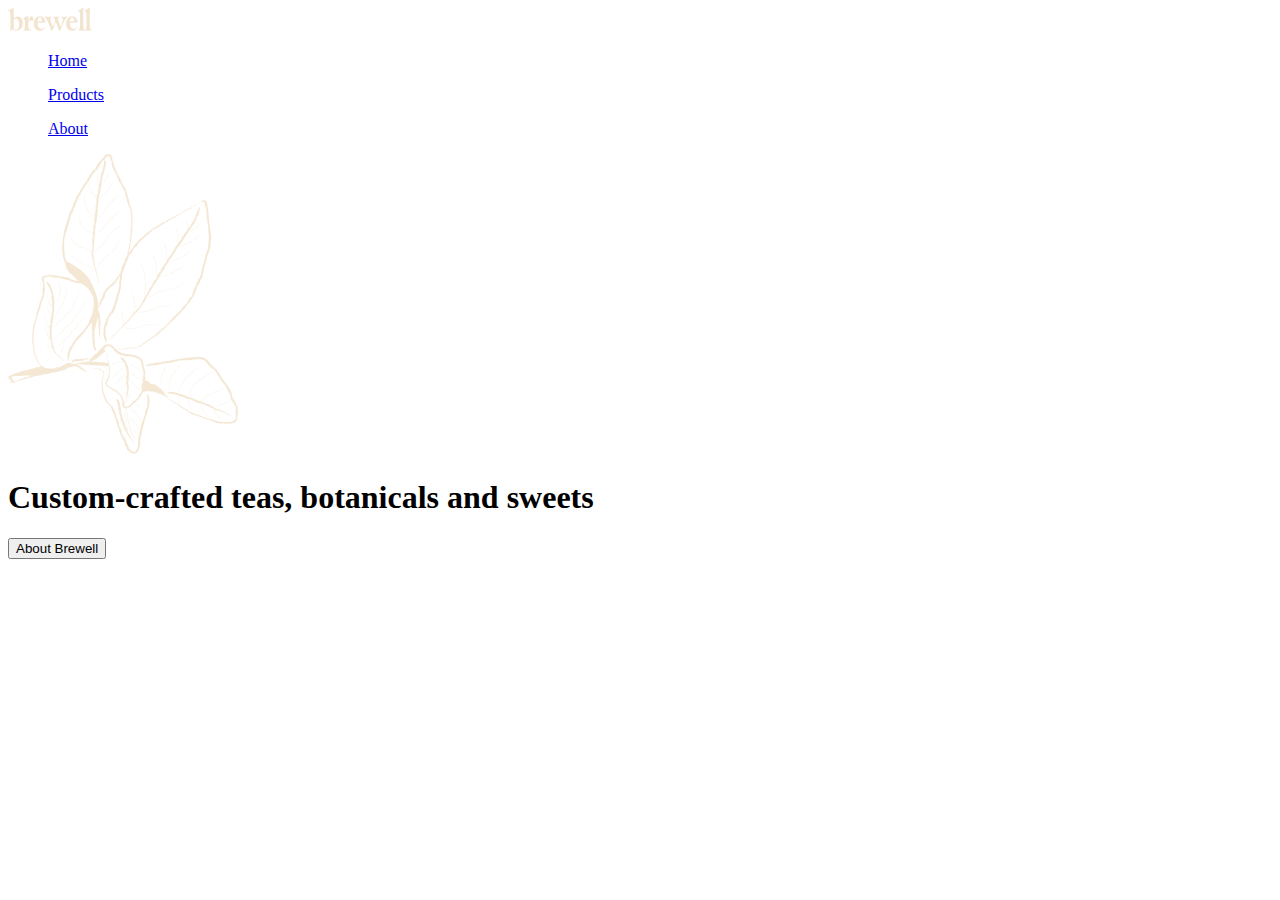
==== index.html @ 8a8a0883 "Add base files and site images" ====
<!DOCTYPE html>
<html lang="en">
  <head>
    <meta charset="UTF-8">
    <meta http-equiv="X-UA-Compatible" content="IE=edge">
    <meta name="viewport" content="width=device-width, intial-scale=1.0">
    <title>Brewell Tea Company</title>
    <link rel="stylesheet" href="css/main.css">
    <script src="js/script.js" defer></script>
  </head>
  <body>

    <div class="hero">
      <nav class="main-nav light">
        <a href="#"><img src="img/logos/brewell-logo.svg" alt="Home"></a>
        <ul class="li"><a href="#">Home</a></ul>
        <ul class="li"><a href="#">Products</a></ul>
        <ul class="li"><a href="#">About</a></ul>
      </nav>

      <div>
        <img src="img/illustration.png" alt="">
        <h1>Custom-crafted teas, botanicals and sweets</h1>
        <button>About Brewell</button>
      </div>

    </div>



  </body>
</html>
---- css/main.css ----
/* FONTS */
@import url('https://fonts.googleapis.com/css2?family=Cormorant+Garamond:ital,wght@0,300;1,300&family=Jost:ital,wght@0,400;0,600;1,400;1,600&display=swap');

/* GENERAL STYLES */

:root {
  --text-lt: #ECE9DA;
  --beige: #F2E4CE;
  --white: #FFFFFF;
  --text-dark: #1E1E1E;
  --lt-green: #778536;
  --mid-green: #32421E;
  --dark-green: #192509;
  --dark-red: #37110C;
}
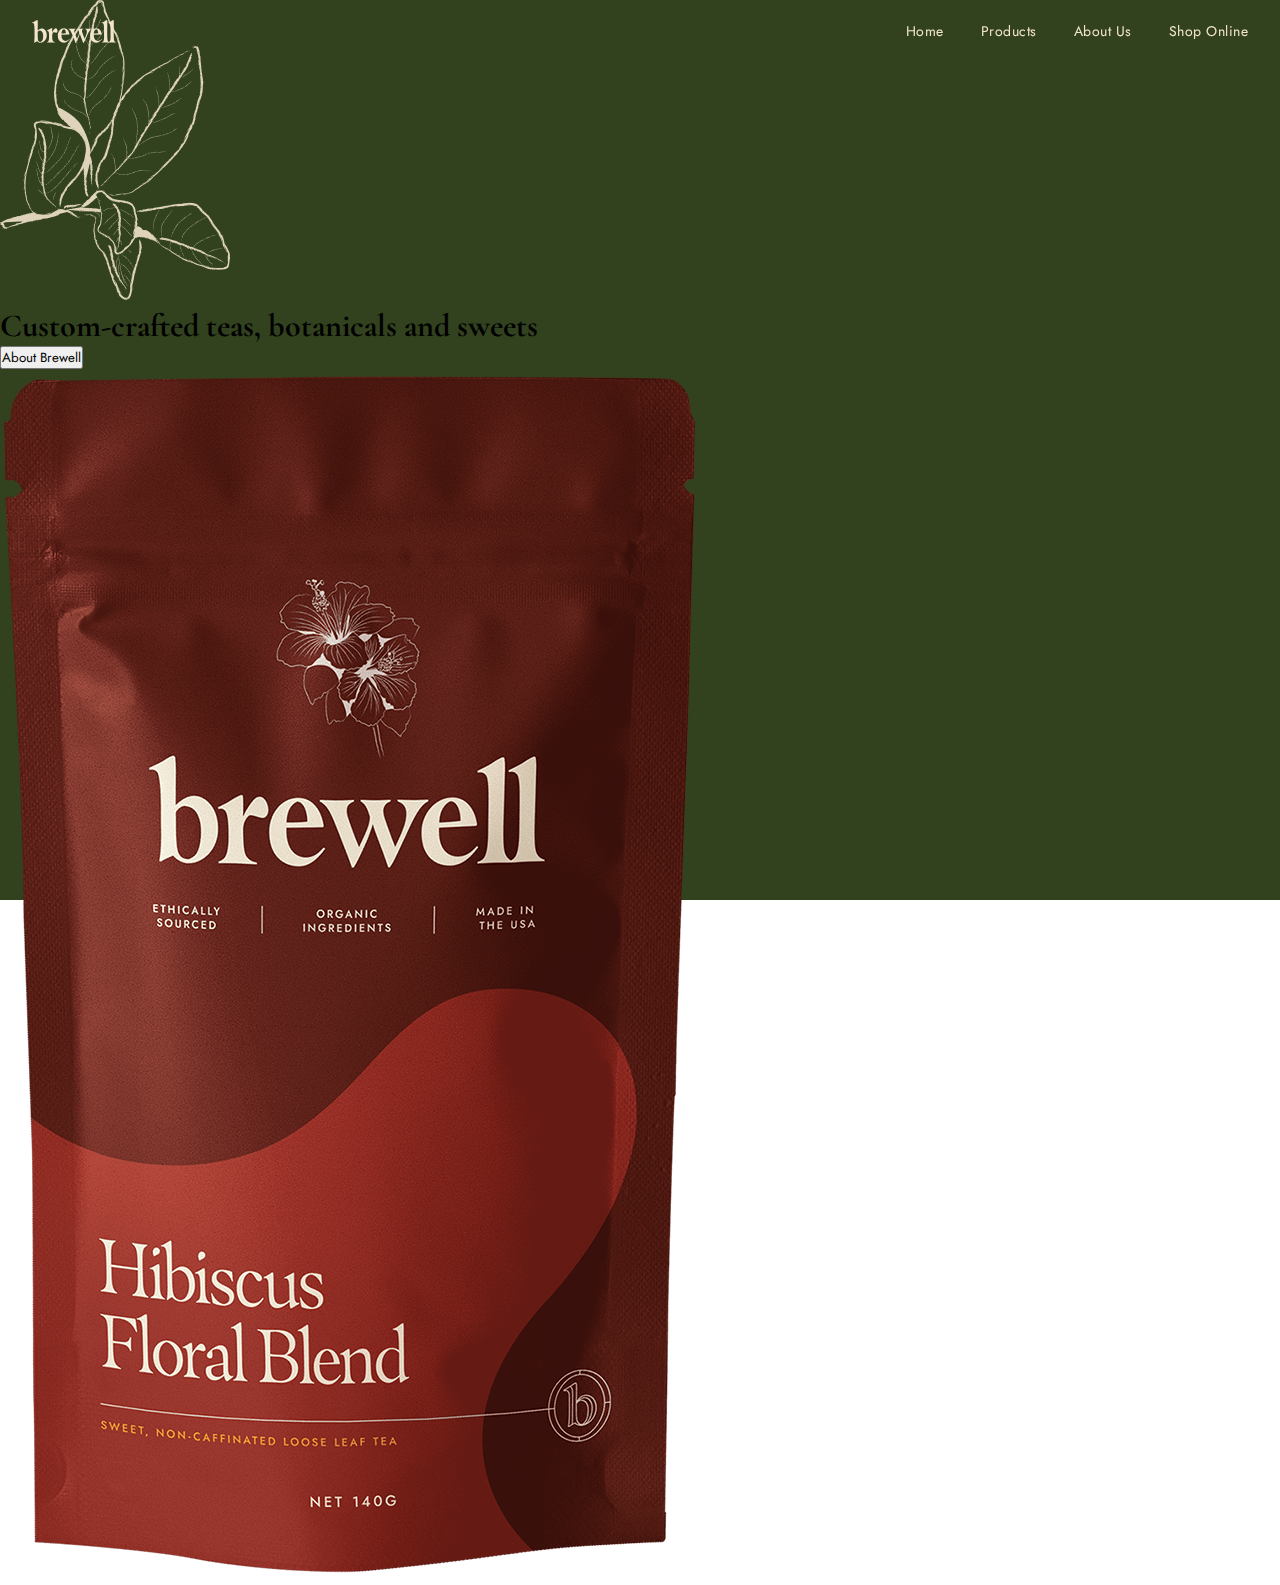
==== commit eb7801b6: "Adds responsive navigation" ====
--- a/index.html
+++ b/index.html
@@ -3,26 +3,58 @@
   <head>
     <meta charset="UTF-8">
     <meta http-equiv="X-UA-Compatible" content="IE=edge">
-    <meta name="viewport" content="width=device-width, intial-scale=1.0">
+    <meta name="viewport" content="width=device-width, initial-scale=1.0">
     <title>Brewell Tea Company</title>
     <link rel="stylesheet" href="css/main.css">
     <script src="js/script.js" defer></script>
   </head>
   <body>
 
+    <nav class="main-nav light">
+      <div class="mobile-nav-header">
+        <a class="logo" href="#"><img src="img/logos/brewell-logo-lt.svg" alt="Home"></a>
+        <button class="menu-toggle">
+          <span id="nav-btn-text">Menu</span>
+        </button>
+      </div>
+
+      <div class="nav-links">
+
+        <ul class="light">
+          <li><a href="#">Home</a></li>
+          <li><a href="#">Products</a></li>
+          <li><a href="#">About Us</a></li>
+          <li><a href="#">Shop Online</a></li>
+          <!-- ^ add icon to note it leaves website -->
+        </ul>
+
+        <div class="nav-contact-info hidden">
+            <dl>
+              <dt>Contact Us</dt>
+              <dd>Brewell Tea Company<br>
+                1289 Westend ST, Atlanta, GA 10020<br>
+                support@brewelltea.com</dd>
+              <dd>Mon-Fri: 8-7pm<br>
+                Sat-Sun: 9-4pm
+              </p></dd>
+              <dt>Wholesale</dt>
+              <dd>wholesale@brewelltea.com</dd>
+            </dl>
+        </div>
+      </div>
+
+    </nav>
+
     <div class="hero">
-      <nav class="main-nav light">
-        <a href="#"><img src="img/logos/brewell-logo.svg" alt="Home"></a>
-        <ul class="li"><a href="#">Home</a></ul>
-        <ul class="li"><a href="#">Products</a></ul>
-        <ul class="li"><a href="#">About</a></ul>
-      </nav>
-
-      <div>
-        <img src="img/illustration.png" alt="">
-        <h1>Custom-crafted teas, botanicals and sweets</h1>
-        <button>About Brewell</button>
-      </div>
+      
+      <header>
+        <div>
+          <img src="img/illustration.png" alt="">
+          <h1>Custom-crafted teas, botanicals and sweets</h1>
+          <button>About Brewell</button>
+        </div>
+        <img src="img/brewell-pouch-hibiscus-sm.png" alt="">
+      </header>
 
     </div>
 
--- a/css/main.css
+++ b/css/main.css
@@ -1,15 +1,22 @@
-/* FONTS */
+/* IMPORTS */
 @import url('https://fonts.googleapis.com/css2?family=Cormorant+Garamond:ital,wght@0,300;1,300&family=Jost:ital,wght@0,400;0,600;1,400;1,600&display=swap');
+@import url(utlity.css);
+@import url(nav.css);
+
 
 /* GENERAL STYLES */
 
-:root {
-  --text-lt: #ECE9DA;
-  --beige: #F2E4CE;
-  --white: #FFFFFF;
-  --text-dark: #1E1E1E;
-  --lt-green: #778536;
-  --mid-green: #32421E;
-  --dark-green: #192509;
-  --dark-red: #37110C;
+body {
+  overflow-x: hidden;
+}
+
+.resize-animation-stopper * {
+  transition: none !important;
+  animation: none !important;
+}
+
+.hero {
+  width: 100vw;
+  height: 100vh;
+  background-color: var(--mid-green);
 }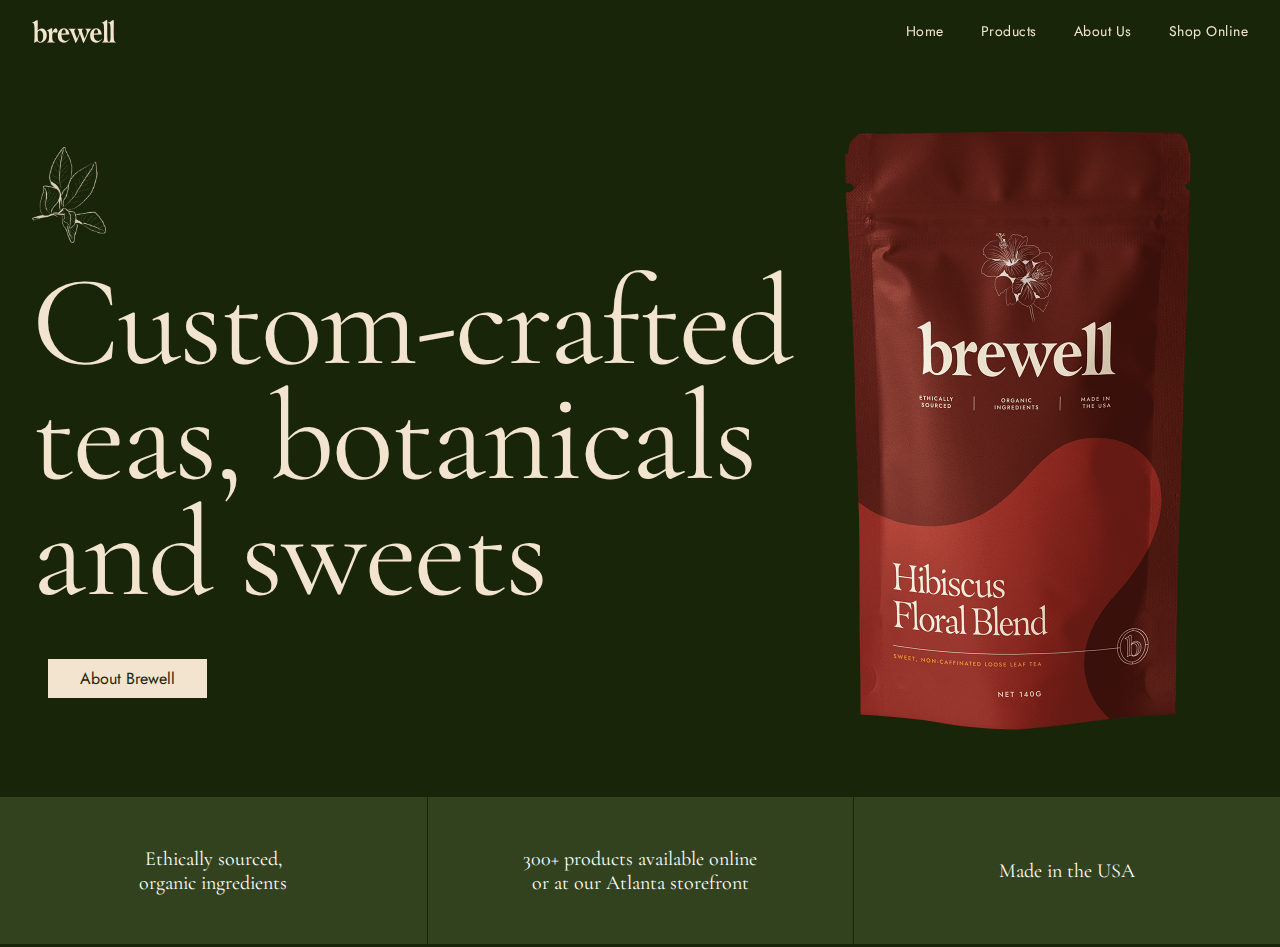
==== commit 8f286230: "Adds hero for index.html" ====
--- a/index.html
+++ b/index.html
@@ -21,9 +21,9 @@
       <div class="nav-links">
 
         <ul class="light">
-          <li><a href="#">Home</a></li>
-          <li><a href="#">Products</a></li>
-          <li><a href="#">About Us</a></li>
+          <li><a href="index.html">Home</a></li>
+          <li><a href="products.html">Products</a></li>
+          <li><a href="about.html">About Us</a></li>
           <li><a href="#">Shop Online</a></li>
           <!-- ^ add icon to note it leaves website -->
         </ul>
@@ -46,18 +46,23 @@
     </nav>
 
     <div class="hero">
-      
       <header>
         <div>
-          <img src="img/illustration.png" alt="">
-          <h1>Custom-crafted teas, botanicals and sweets</h1>
-          <button>About Brewell</button>
+          <img class="small-illustration" src="img/illustration.png" alt="">
+          <h1>Custom-crafted<br> teas, botanicals<br> and sweets</h1>
+          <a class="btn-light" href="about.html">About Brewell</a>
         </div>
-        <img src="img/brewell-pouch-hibiscus-sm.png" alt="">
+        <img class="large-img" src="img/brewell-pouch-hibiscus-sm.png" alt="">
       </header>
-
     </div>
 
+    <div class="features">
+      <div>
+        <span>Ethically sourced,<br> organic ingredients</span>
+        <span>300+ products available online<br> or at our Atlanta storefront</span>
+        <span>Made in the USA</span>    
+      </div>
+    </div>
 
 
   </body>
--- a/css/main.css
+++ b/css/main.css
@@ -1,7 +1,7 @@
 /* IMPORTS */
 @import url('https://fonts.googleapis.com/css2?family=Cormorant+Garamond:ital,wght@0,300;1,300&family=Jost:ital,wght@0,400;0,600;1,400;1,600&display=swap');
 @import url(utlity.css);
-@import url(nav.css);
+/* @import url(nav.css); */
 
 
 /* GENERAL STYLES */
@@ -15,8 +15,351 @@
   animation: none !important;
 }
 
+h1 {
+ font-size: 4rem;
+ font-weight: 400;
+ letter-spacing: -.5px;
+ line-height: 1;
+ text-align: center;
+}
+
+.btn-light, .btn-dark {
+  padding: .5rem 2rem;
+  display: inline-block;
+  margin: 1rem;
+  text-decoration: none;
+}
+
+.btn-light {
+  background-color: var(--beige);
+  color: var(--dark-green);
+}
+
+.btn-dark {
+  background-color: var(--lt-green);
+  color: var(--beige);
+}
+
+/* NAVIGATION */
+
+.main-nav {
+  position: fixed;
+  width: 100%;
+  max-width: 1800px;
+  margin: auto;
+  display: flex;
+  align-items: center;
+  justify-content: space-between;
+  transition: 300ms ease-in;
+
+}
+
+.mobile-nav-header {
+  padding-inline: 2rem;
+  display: flex;
+  width: 100%;
+  justify-content: space-between;
+  align-items: center;
+  height: 4rem;
+  z-index: 1;
+}
+
+.nav-scroll-bg {
+  background-color: var(--dark-green);
+  border-bottom: 1px solid var(--beige);
+}
+
+.main-nav ul {
+  position: relative;
+  display: inline-block;
+  top: -2px;
+  list-style: none;
+}
+
+.main-nav ul li a {
+  font-size: 1.25rem;
+  color: var(--dark-green);
+  padding: 2.5rem 2rem;
+  display: block;
+  width: 100vw;
+  text-decoration: none;
+  transition: 150ms ease;
+}
+
+.main-nav ul li {
+  border-bottom: 1px solid var(--lt-green);
+}
+
+.main-nav ul li:first-of-type {
+  border-top: 1px solid var(--lt-green);
+}
+
+.main-nav ul li a:hover {
+  color: var(--lt-green);
+  background-color: #e0cfb4;
+}
+
+.logo {
+  display: flex;
+  align-items: center;
+}
+
+.nav-links {
+  color: var(--dark-green);
+  position: absolute;
+  background-color: var(--beige);
+  top: 4rem;
+  min-height: calc(100vh - 4rem);
+  width: 100vw;
+  flex-direction: column;
+  justify-content: space-between;
+  /* transition: 300ms ease; */
+  opacity: 0;
+  display: none;
+}
+
+.nav-links.active {
+  opacity: 1;
+  display: flex;
+}
+
+.nav-links dl {
+  padding: 2rem;
+}
+
+.nav-links dt {
+  text-transform: uppercase;
+  font-size: .9rem;
+  font-weight: 600;
+  letter-spacing: 1px;
+  color: var(--lt-green);
+  margin: 2rem 0 .5rem;
+}
+
+.nav-links dd {
+  margin-bottom: 1rem;
+}
+
+.menu-toggle {
+  border: 1px solid var(--beige);
+  border-radius: 50px;
+  padding: .25rem 1rem;
+  color: var(--beige);
+  background-color: transparent;
+  cursor: pointer;
+  font-size: .8rem;
+  transition: 150ms ease;
+  height: 2.5rem;
+}
+
+.menu-toggle:hover {
+  border: 1px solid var(--mid-green);
+  color: var(--mid-green);
+}
+
+.menu-toggle.active {
+  border: 1px solid var(--dark-green) !important;
+  color: var(--dark-green) !important;
+}
+
+.active {
+  background-color: var(--beige);
+}
+
+/* NAVIGATION END */
+
+/* HERO */
+
 .hero {
   width: 100vw;
-  height: 100vh;
+  min-height: 80vh;
+  padding: 6rem 2rem 0;
+  background-image: url(../img/shapelayer-bottom.svg);
+  background-color: var(--dark-green);
+  background-position: bottom;
+  background-size: cover;
+  background-repeat: no-repeat;
+  text-align: center;
+}
+
+.hero header {
+  max-width: 1768px;
+  margin: auto;
+}
+
+.hero h1 {
+  color: var(--beige);
+  margin-block: 1rem 2rem;
+}
+
+.small-illustration {
+  height: 5rem;
+}
+
+.large-img {
+  margin-block: 2rem;
+  height: clamp(200px, 40vh, 90vh);
+}
+
+.features {
   background-color: var(--mid-green);
+  border-bottom: 2px solid var(--dark-green);
+  color: var(--white);
+  text-align: center;
+  height: auto;
+}
+
+.features div {
+  display: grid;
+  grid-template-columns: repeat(1fr);
+  /* height: 100%; */
+  width: 100%;
+  max-width: 1440px;
+  margin: auto;
+}
+
+.features span {
+  font-family: 'Cormorant Garamond', Times, serif;  
+  font-weight: 400;
+  font-size: 1.25rem;
+  width: 100%;
+  height: 150px;
+  display: flex;
+  border-bottom: 1px solid var(--dark-green);
+  justify-content: center;
+  align-items: center;
+}
+
+
+
+/* HERO END */
+
+@media (min-width: 768px) {
+
+  h1 {
+    text-align: left;
+    font-size: clamp(3rem, 10vw, 8rem);
+    line-height: .9;
+    letter-spacing: -2px;
+   }
+
+  .main-nav {
+    padding-inline: 2rem;
+  }
+
+  .main-nav ul li, .main-nav ul li:first-of-type {
+    margin-right: 2rem;
+    display: inline-block;
+    border: none;
+  }
+  
+  .main-nav ul li:last-of-type {
+    margin-right: 0;
+  }
+  
+  .main-nav ul li a {
+    font-size: 14px;
+    color: var(--beige);
+    text-decoration: none;
+    letter-spacing: .5px;
+  }
+
+  .menu-toggle {
+    display: none;
+  }
+
+  .mobile-nav-header {
+    width: auto;
+    padding-inline: 0;
+  }
+
+  .nav-links {
+    position: relative;
+    display: inline-block;
+    background-color: transparent;
+    top: 0;
+    min-height: auto;
+    width: auto;
+    display: flex;
+    flex-direction: column;
+    justify-content: space-between;
+    opacity: 1;
+  }
+  
+  .main-nav ul li a {
+    font-size: 14px;
+    color: var(--beige);
+    padding: 0;
+    display: inline-block;
+    width: auto;
+    text-decoration: none;
+  
+  }
+
+  .main-nav ul li a:hover {
+    background-color: transparent;
+    color: #e0cfb4;
+  }
+  .nav-contact-info {
+    display: none;
+  }
+
+  .hero {
+    background-image: url(../img/shapelayer.svg);
+    background-position: right;
+    background-size: cover;
+    text-align: left;
+  }
+
+  .hero header {
+    margin: auto;
+    display: grid;
+    grid-template-columns: 2fr 1fr;
+    align-items: center;
+    /* height: calc(90vh - 8rem); */
+    max-width: 1440px;
+    margin: auto;
+    padding-bottom: 2rem;
+  }
+
+  .small-illustration {
+    height: 6rem;
+  }
+
+  .large-img {
+    height: auto;
+    width: clamp(100px, 35vw, 350px)
+  }
+
+  .features {
+    height: 150px;
+  }
+
+  .features div {
+    grid-template-columns: repeat(3, 1fr);
+    height: 100%;
+  }
+
+  .features span {
+    width: 100%;
+    height: 100%;
+    border-left: 1px solid var(--dark-green);
+    justify-content: center;
+    align-items: center;
+  }
+
+  .features span:first-of-type {
+    border-left: none;
+  }
+
+}
+
+@media (min-width: 1200px) {
+}
+
+@media (min-width: 1440px) {
+/* 
+  .main-nav {
+    padding-inline: 10%;
+  } */
 }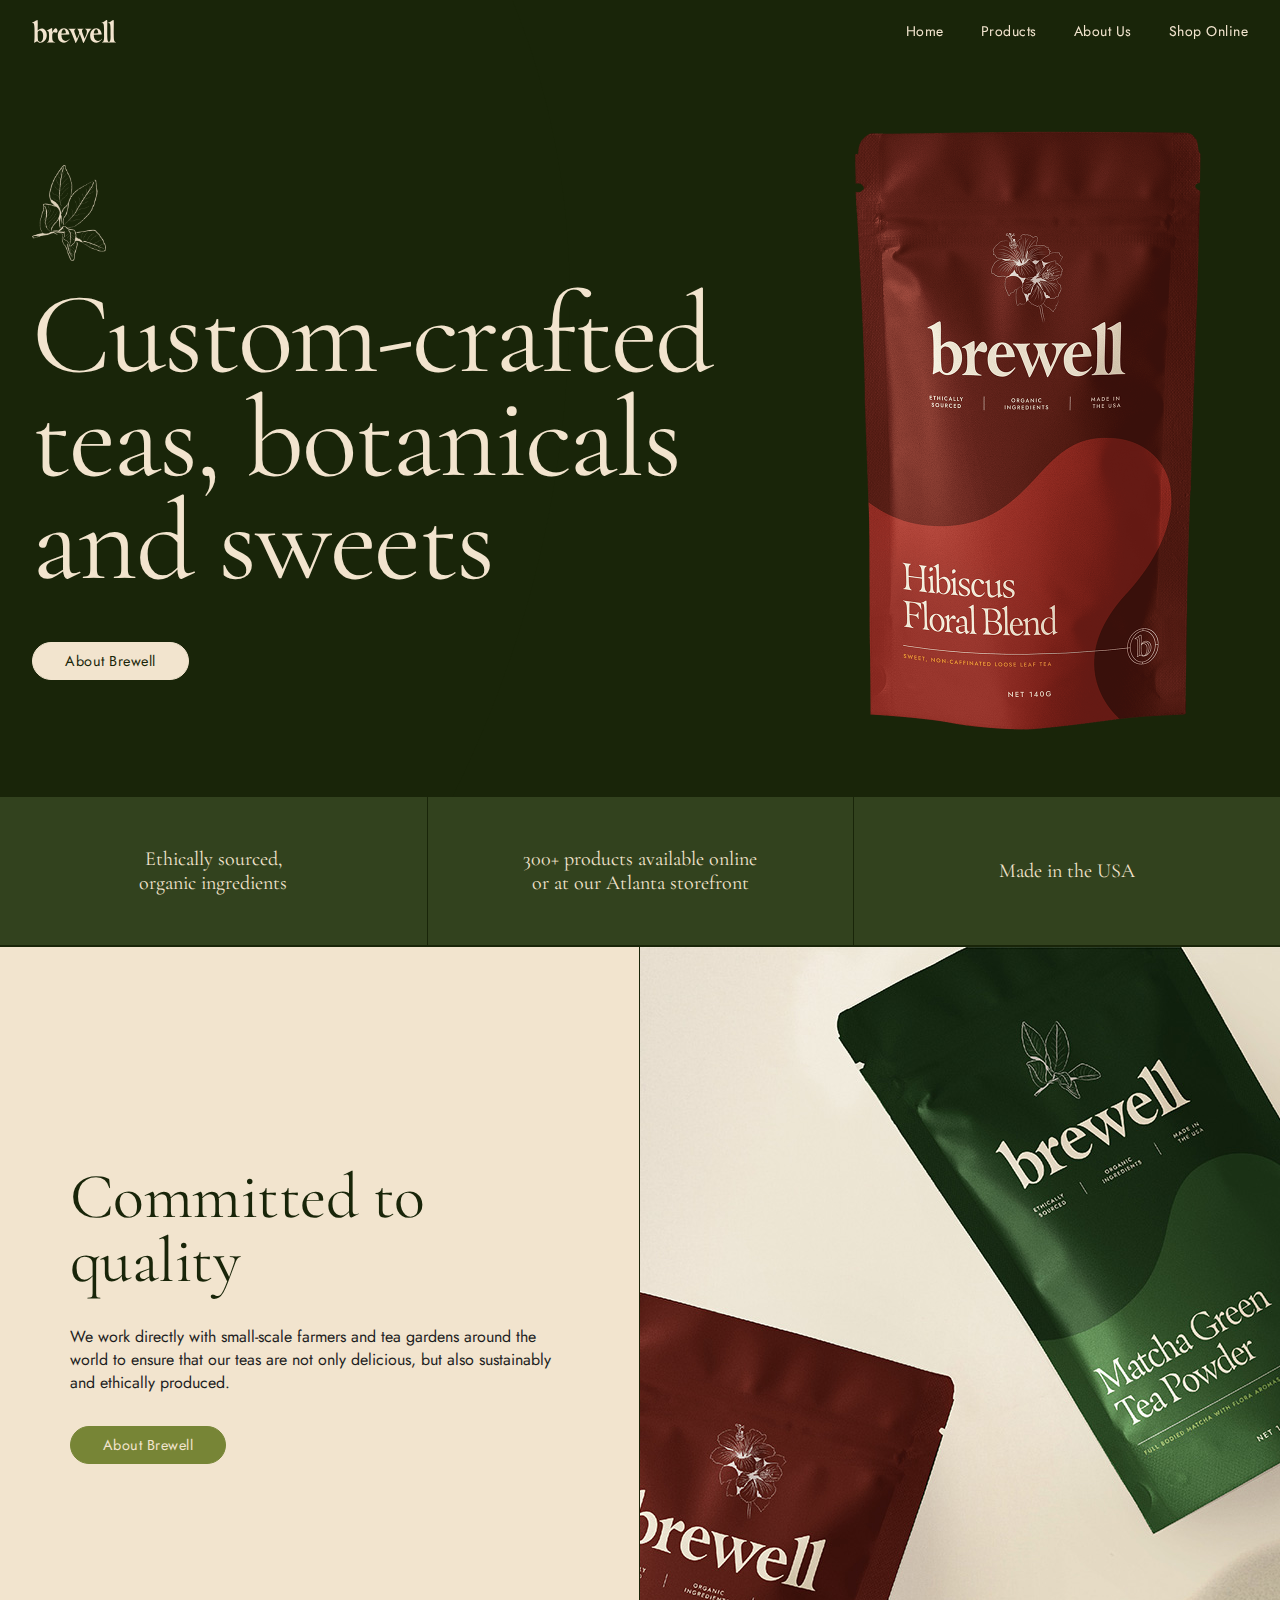
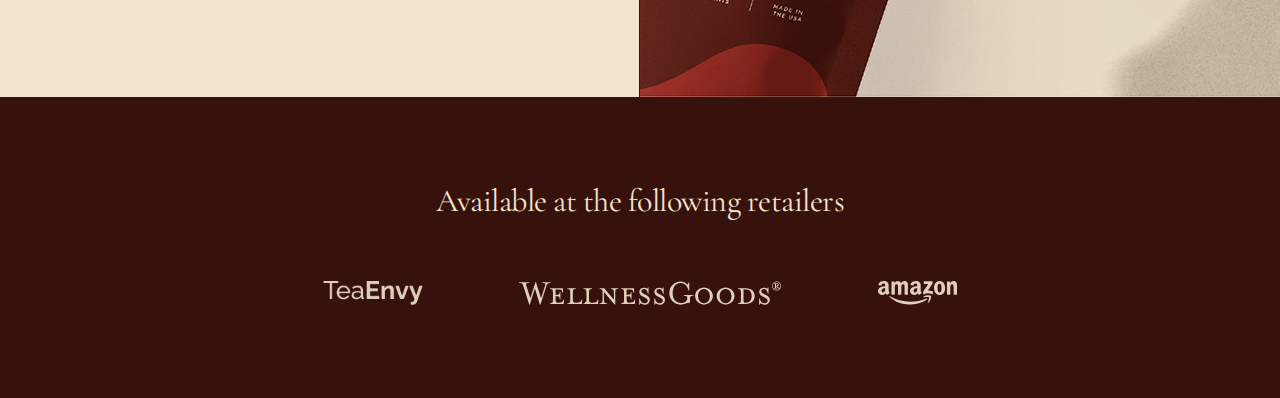
==== commit 0e304de9: "Adds section to index.html" ====
--- a/index.html
+++ b/index.html
@@ -19,7 +19,6 @@
       </div>
 
       <div class="nav-links">
-
         <ul class="light">
           <li><a href="index.html">Home</a></li>
           <li><a href="products.html">Products</a></li>
@@ -27,7 +26,6 @@
           <li><a href="#">Shop Online</a></li>
           <!-- ^ add icon to note it leaves website -->
         </ul>
-
         <div class="nav-contact-info hidden">
             <dl>
               <dt>Contact Us</dt>
@@ -42,7 +40,6 @@
             </dl>
         </div>
       </div>
-
     </nav>
 
     <div class="hero">
@@ -64,6 +61,27 @@
       </div>
     </div>
 
+    <section class="grid-section">
+      <div class="grid-text border-right-dark">
+        <div>
+          <h2>Committed to quality</h2>
+          <p>We work directly with small-scale farmers and tea gardens around the world to ensure that our teas are not only delicious, but also sustainably and ethically produced.</p>
+          <a class="btn-dark" href="about.html">About Brewell</a>
+        </div>
+      </div>
+      <div class="grid-full-image">
+        <img src="img/brewell-floating-pouches.jpg" alt="Brewell Bulk Tea Pouches">
+      </div>
+    </section>
+
+    <section class="full-width-section red-bg">
+      <h3>Available at the following retailers</h2>
+      <div>
+        <a alt="Shop Brewell on Tea Envy" href="#"><img src="img/logos/teaenvy-logo.png"></a>
+        <a alt="Shop Brewell on Wholesome Goods" href="#"><img src="img/logos/WellnessGoods-logo.svg"></a>
+        <a alt="Shop Brewell on Amazon" href="#"><img src="img/logos/amazon-logo-lt.svg"></a>
+      </div>
+    </section>
 
   </body>
 </html>--- a/css/main.css
+++ b/css/main.css
@@ -8,6 +8,8 @@
 
 body {
   overflow-x: hidden;
+  color: var(--text-dark);
+  background-color: var(--beige);
 }
 
 .resize-animation-stopper * {
@@ -23,21 +25,56 @@
  text-align: center;
 }
 
+h2 {
+  font-size: 3rem;
+  font-weight: 400;
+  letter-spacing: -.5px;
+  line-height: 1;
+  color: var(--dark-green);
+  margin-bottom: 1.5rem;
+}
+
+h3 {
+  font-size: 2rem;
+  font-weight: 400;
+  letter-spacing: -.5px;
+  line-height: 1;
+  color: var(--beige);
+  margin-bottom: 1.5rem;
+}
+
 .btn-light, .btn-dark {
   padding: .5rem 2rem;
   display: inline-block;
-  margin: 1rem;
+  margin-block: 1rem;
   text-decoration: none;
+  border-radius: 100px;
+  font-size: .9rem;
+  letter-spacing: .5px;  transition: 300ms ease-in-out;
+
 }
 
 .btn-light {
   background-color: var(--beige);
+  border: 1px solid var(--beige);
   color: var(--dark-green);
+}
+
+.btn-light:hover{
+  background-color: var(--beige-transparent);
+  color: var(--beige)
 }
 
 .btn-dark {
   background-color: var(--lt-green);
   color: var(--beige);
+  border: 1px solid var(--lt-green);
+
+}
+
+.btn-dark:hover {
+  background-color: var(--beige-transparent);
+  color: var(--lt-green)
 }
 
 /* NAVIGATION */
@@ -46,6 +83,8 @@
   position: fixed;
   width: 100%;
   max-width: 1800px;
+  left: 50%;
+  transform: translateX(-50%);
   margin: auto;
   display: flex;
   align-items: center;
@@ -148,13 +187,13 @@
   background-color: transparent;
   cursor: pointer;
   font-size: .8rem;
-  transition: 150ms ease;
+  transition: 200ms ease;
   height: 2.5rem;
 }
 
 .menu-toggle:hover {
-  border: 1px solid var(--mid-green);
-  color: var(--mid-green);
+  background-color: var(--beige-transparent);
+  color: var(--beige)
 }
 
 .menu-toggle.active {
@@ -173,6 +212,9 @@
 .hero {
   width: 100vw;
   min-height: 80vh;
+  display: flex;
+  flex-direction: column;
+  align-items: center;
   padding: 6rem 2rem 0;
   background-image: url(../img/shapelayer-bottom.svg);
   background-color: var(--dark-green);
@@ -183,13 +225,14 @@
 }
 
 .hero header {
-  max-width: 1768px;
+  width: 100%;
+  max-width: 1440px;
   margin: auto;
 }
 
 .hero h1 {
   color: var(--beige);
-  margin-block: 1rem 2rem;
+  margin-block: 1rem;
 }
 
 .small-illustration {
@@ -203,8 +246,8 @@
 
 .features {
   background-color: var(--mid-green);
-  border-bottom: 2px solid var(--dark-green);
-  color: var(--white);
+  border-bottom: 1px solid var(--dark-green);
+  color: var(--beige);
   text-align: center;
   height: auto;
 }
@@ -221,7 +264,7 @@
 .features span {
   font-family: 'Cormorant Garamond', Times, serif;  
   font-weight: 400;
-  font-size: 1.25rem;
+  font-size: 1.5rem;
   width: 100%;
   height: 150px;
   display: flex;
@@ -230,19 +273,98 @@
   align-items: center;
 }
 
-
-
 /* HERO END */
+
+/* SECTIONS */
+
+.grid-section {
+  text-align: center;
+  display: grid;
+  grid-template-columns: 1fr;
+}
+
+.grid-text {
+  padding: 2rem;
+  height: 100%;
+  width: 100%;
+  min-height: 400px;
+  display: flex;
+  flex-direction: column;
+  justify-content: center;
+  border-bottom: 1px solid var(--dark-green);
+}
+
+.grid-text p {
+  margin-block: 1rem;
+}
+
+.grid-full-image {
+  border-bottom: 1px solid var(--dark-green);
+  width: 100%;
+  height: 300px;
+  overflow: hidden;
+  display: grid;
+  justify-content: center;
+  align-items: center;
+}
+
+.grid-full-image img {
+  height: auto;
+  width: 100%;
+}
+
+.full-width-section {
+  width: 100%;
+  min-height: 300px;
+  display: flex;
+  flex-direction: column;
+  justify-content: center;
+  align-items: center;
+  padding-block: 5rem;
+}
+
+.full-width-section h3 {
+  margin-bottom: 3rem;
+}
+.full-width-section div {
+  display: flex;
+  flex-direction: column;
+  justify-content: center;
+  gap: 3rem;
+  text-align: center;
+}
+
+.full-width-section div img {
+  max-height: 1.5rem;
+}
+
+.red-bg {
+  background-color: var(--dark-red);
+}
+
+/* SECTIONS END */
+
+.border-right-dark {
+  border-right: 1px solid var(--dark-green);
+}
 
 @media (min-width: 768px) {
 
   h1 {
     text-align: left;
-    font-size: clamp(3rem, 10vw, 8rem);
+    font-size: clamp(3rem, 9vw, 7.5rem);
     line-height: .9;
     letter-spacing: -2px;
    }
 
+   h2 {
+    font-size: 4rem;
+    font-weight: 400;
+    letter-spacing: -.5px;
+    line-height: 1;
+    margin-bottom: 2rem;
+  }
+  
   .main-nav {
     padding-inline: 2rem;
   }
@@ -311,6 +433,10 @@
     text-align: left;
   }
 
+  .hero h1 {
+    margin-block: 1rem 2rem;
+  }
+
   .hero header {
     margin: auto;
     display: grid;
@@ -320,6 +446,7 @@
     max-width: 1440px;
     margin: auto;
     padding-bottom: 2rem;
+    gap: clamp(1rem, 5vw, 2rem);
   }
 
   .small-illustration {
@@ -346,10 +473,59 @@
     border-left: 1px solid var(--dark-green);
     justify-content: center;
     align-items: center;
+    font-size: 1.25rem;
   }
 
   .features span:first-of-type {
     border-left: none;
+  }
+
+  .grid-section {
+    display: grid;
+    align-items: center;
+    grid-template-columns: 1fr 1fr;
+    min-height: 600px;
+    text-align: left;
+    border-bottom: 1px solid var(--dark-green);
+  }
+
+  .grid-text {
+    /* padding: clamp(2rem, 8vw, 300px); */
+    display: flex;
+    flex-direction: column;
+    justify-content: center;
+    align-items: center;
+    border-bottom: none;
+  }
+
+  .grid-text div {
+    max-width: 500px;
+  }
+
+  .grid-full-image {
+    width: 100%;
+    height: 100%;
+    overflow: hidden;
+    display: grid;
+    justify-content: center;
+    align-items: center;
+    border-bottom: none;
+  }
+
+  .grid-full-image img {
+    height: auto;
+    width: auto;
+  }
+  
+  .full-width-section h3 {
+    margin-bottom: 4rem;
+  }
+
+  .full-width-section div {
+    flex-direction: row;
+    justify-content: center;
+    gap: 6rem;
+    text-align: center;
   }
 
 }
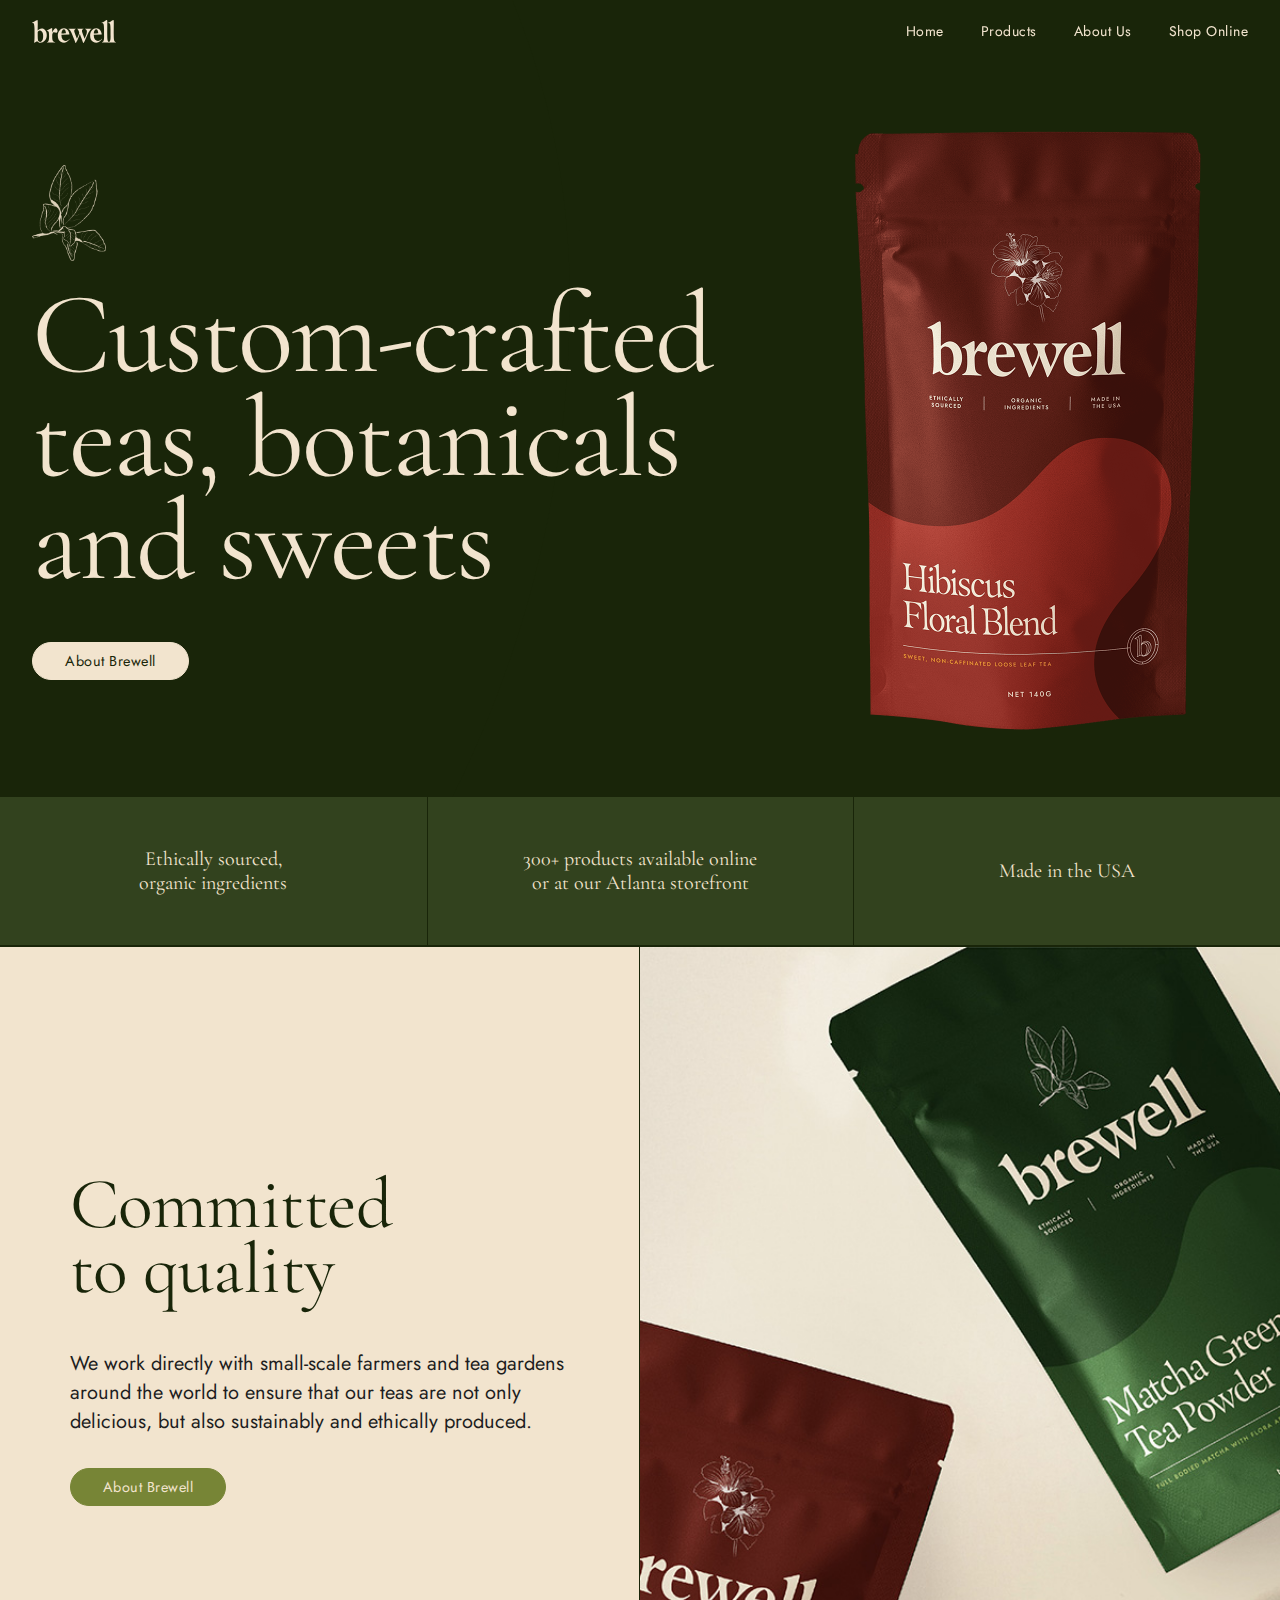
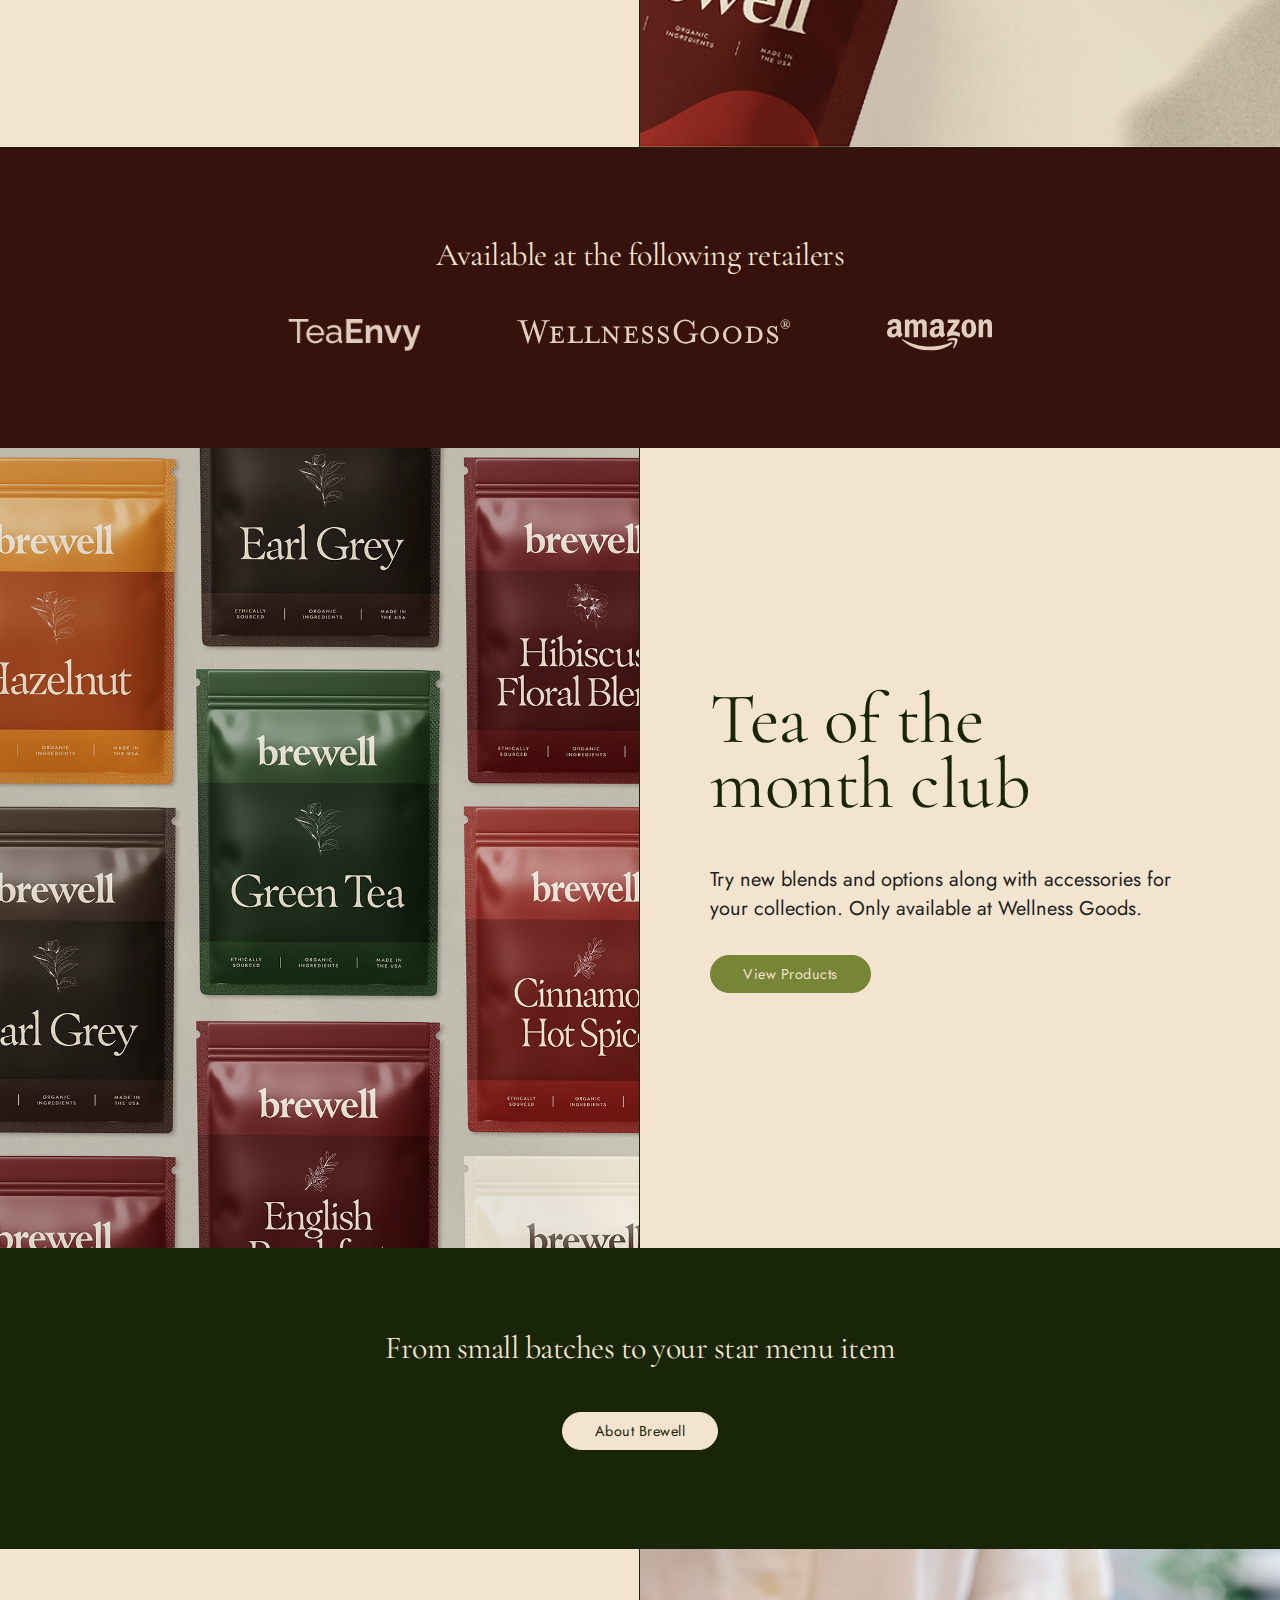
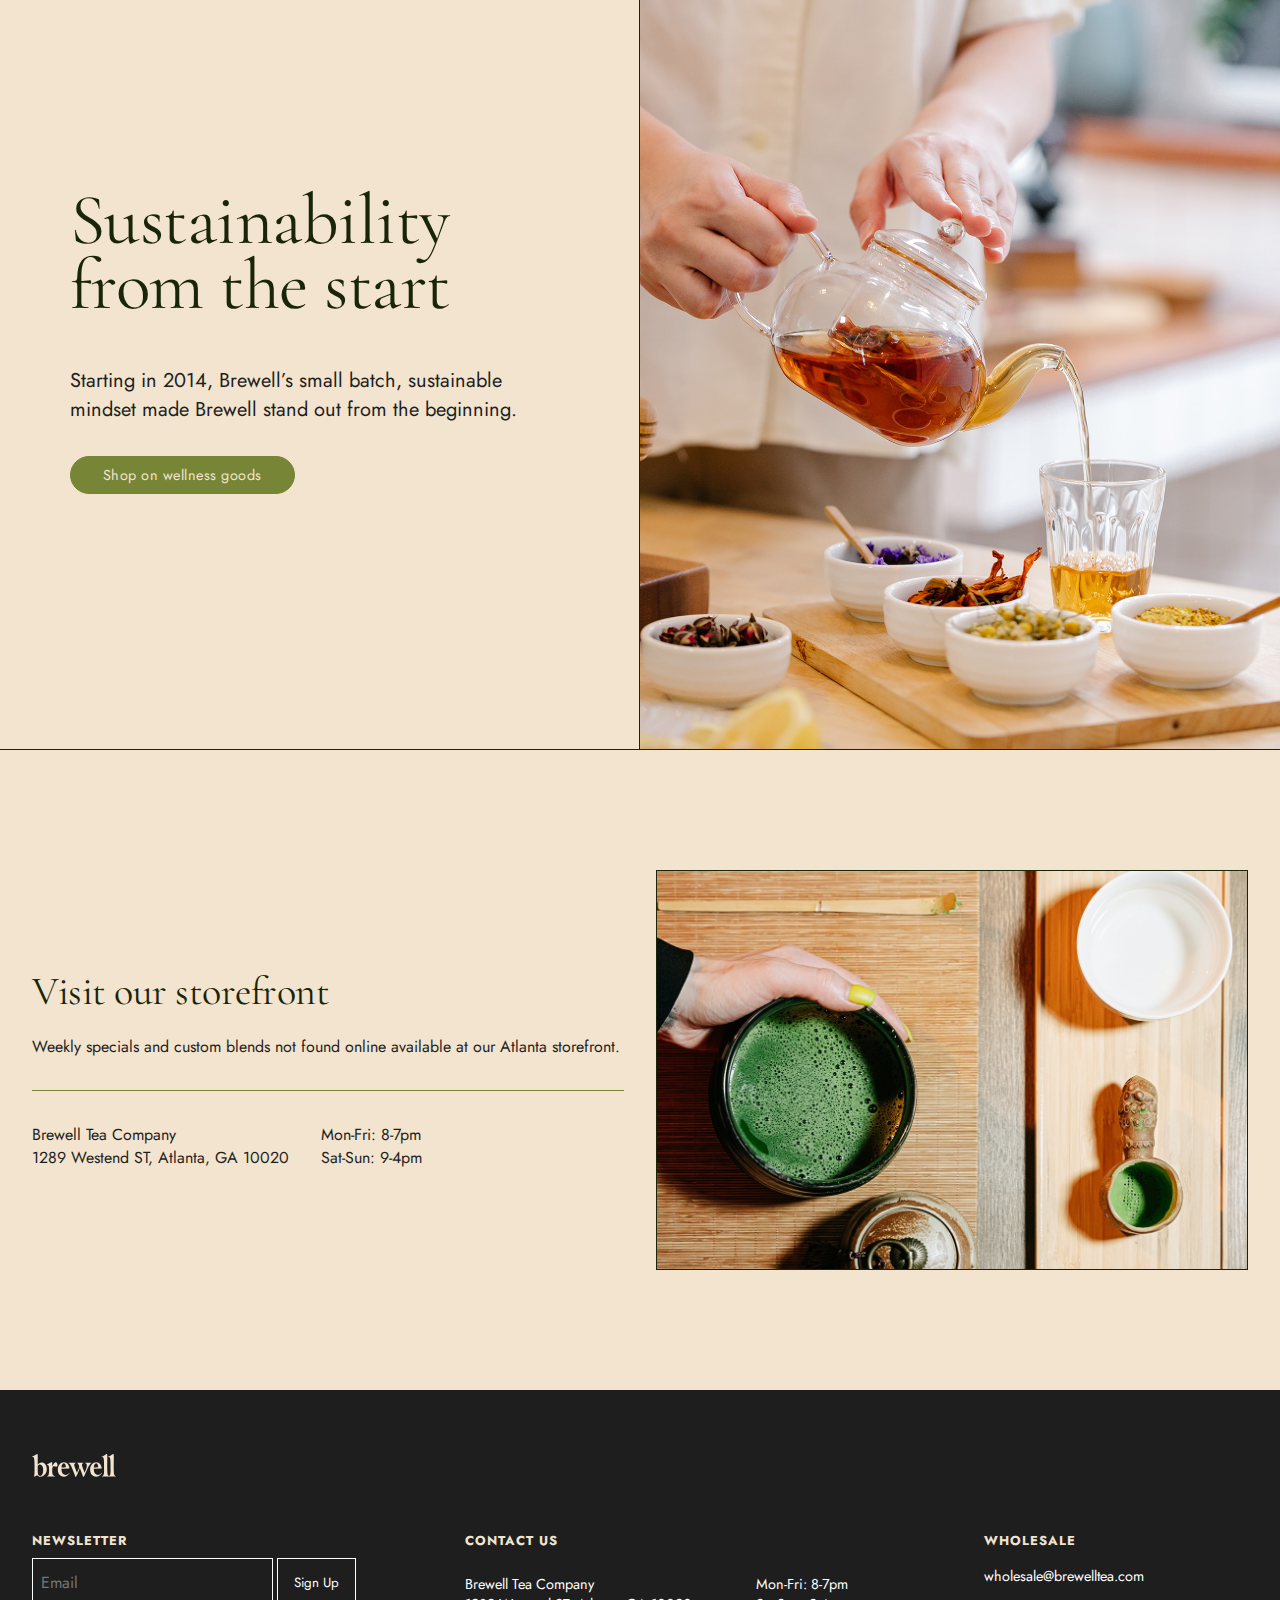
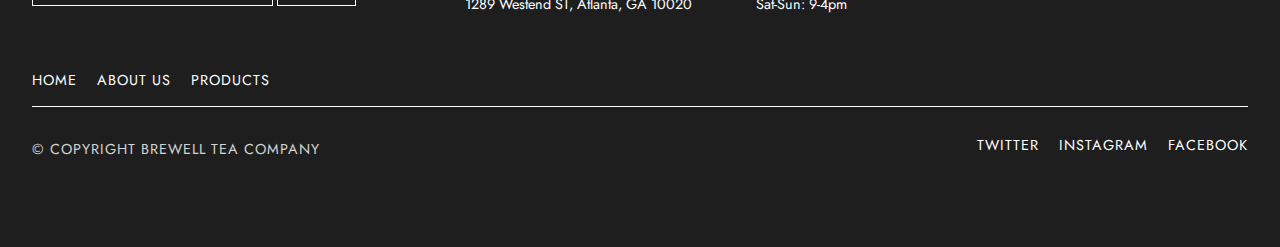
==== commit ef5d301e: "Adds footer and location section to index.html" ====
--- a/index.html
+++ b/index.html
@@ -64,13 +64,12 @@
     <section class="grid-section">
       <div class="grid-text border-right-dark">
         <div>
-          <h2>Committed to quality</h2>
+          <h2>Committed <br>to quality</h2>
           <p>We work directly with small-scale farmers and tea gardens around the world to ensure that our teas are not only delicious, but also sustainably and ethically produced.</p>
           <a class="btn-dark" href="about.html">About Brewell</a>
         </div>
       </div>
-      <div class="grid-full-image">
-        <img src="img/brewell-floating-pouches.jpg" alt="Brewell Bulk Tea Pouches">
+      <div class="grid-full-image img-1" alt="Brewell Bulk Tea Pouches">
       </div>
     </section>
 
@@ -83,5 +82,99 @@
       </div>
     </section>
 
+    <section class="grid-section">
+      <div class="grid-full-image border-right-dark img-2" alt="Brewell Bulk Tea Bags">
+      </div>
+
+      <div class="grid-text">
+        <div>
+          <h2>Tea of the<br> month club</h2>
+          <p>Try new blends and options along with accessories for your collection. Only available at Wellness Goods.</p>
+          <a class="btn-dark" href="about.html">View Products</a>
+        </div>
+      </div>
+    </section>
+
+    <section class="full-width-section green-bg">
+      <h3>From small batches to your star menu item</h2>
+        <a class="btn-light" href="about.html">About Brewell</a>
+    </section>
+
+    <section class="grid-section">
+      <div class="grid-text border-right-dark">
+        <div>
+          <h2>Sustainability<br> from the start</h2>
+          <p>Starting in 2014, Brewell’s small batch, sustainable mindset made Brewell stand out from the beginning.</p>
+          <a class="btn-dark" href="about.html">Shop on wellness goods</a>
+        </div>
+      </div>
+      <div class="grid-full-image img-3" alt="Person pouring tea">
+      </div>
+    </section>
+
+    <section class="grid-twocol">
+      <div>
+        <h3>Visit our storefront</h3>
+        <p>Weekly specials and custom blends not found online available at our Atlanta storefront.</p>
+  
+          <div class="section-contact-info">
+            <p>Brewell Tea Company <br>
+            1289 Westend ST, Atlanta, GA 10020</p>
+            <p>Mon-Fri: 8-7pm<br>
+              Sat-Sun: 9-4pm</p>
+        </div>
+      </div>
+
+      <div class="img-4">
+      </div>
+    </section>
+
+    <footer class="main-footer">
+      <div class="footer-grid-3">
+        <a href="index.html" alt="Got to Homepage">
+          <img src="img/logos/brewell-logo-lt.svg" alt="Brewell">
+        </a>
+
+        <div class="email-field">
+          <div>
+            <h4>Newsletter</h4>
+            <input type="email" name="footer-email" id="footer-email" placeholder="Email">
+            <button type="submit">Sign Up</button>
+          </div>
+        </div>
+
+        <div class="footer-contact-info">
+          <h4>Contact Us</h4>
+          <div >
+            <p>Brewell Tea Company <br>
+            1289 Westend ST, Atlanta, GA 10020</p>
+            <p>Mon-Fri: 8-7pm<br>
+              Sat-Sun: 9-4pm</p>
+          </div>
+        </div>
+
+        <div class="footer-wholesale-info">
+          <h4>Wholesale</h4>
+          <p>wholesale@brewelltea.com</p>
+        </div>
+      </div>
+      <div class="container">
+        <ul class="footer-nav-links">
+          <li><a href="index.html">Home</a></li>
+          <li><a href="about.html">About Us</a></li>
+          <li><a href="products.html">Products</a></li>
+        </ul>
+  
+        <div class="copy">
+          <p>&copy; Copyright Brewell Tea Company</p>
+          <ul class="footer-social-links">
+            <li><a href="#">Twitter</a></li>
+            <li><a href="#">Instagram</a></li>
+            <li><a href="#">Facebook</a></li>
+          </ul>
+        </div>
+      </div>
+    </footer>
+
   </body>
 </html>--- a/css/main.css
+++ b/css/main.css
@@ -21,7 +21,7 @@
  font-size: 4rem;
  font-weight: 400;
  letter-spacing: -.5px;
- line-height: 1;
+ line-height: .9;
  text-align: center;
 }
 
@@ -29,7 +29,7 @@
   font-size: 3rem;
   font-weight: 400;
   letter-spacing: -.5px;
-  line-height: 1;
+  line-height: .9;
   color: var(--dark-green);
   margin-bottom: 1.5rem;
 }
@@ -41,6 +41,18 @@
   line-height: 1;
   color: var(--beige);
   margin-bottom: 1.5rem;
+}
+
+h4 {
+  text-transform: uppercase;
+  font-size: .9em;
+  letter-spacing: 1px;
+  color: var(--beige);
+}
+
+.container {
+  max-width: 1440px;
+  margin: auto;
 }
 
 .btn-light, .btn-dark {
@@ -72,17 +84,30 @@
 
 }
 
+.red-bg {
+  background-color: var(--dark-red);
+}
+
+.green-bg {
+  background-color: var(--dark-green);
+}
+
 .btn-dark:hover {
   background-color: var(--beige-transparent);
   color: var(--lt-green)
 }
 
+.border-right-dark {
+  border-right: 1px solid var(--dark-green);
+}
+
+
 /* NAVIGATION */
 
 .main-nav {
   position: fixed;
   width: 100%;
-  max-width: 1800px;
+  /* max-width: 1800px; */
   left: 50%;
   transform: translateX(-50%);
   margin: auto;
@@ -97,6 +122,8 @@
   padding-inline: 2rem;
   display: flex;
   width: 100%;
+  max-width: 1800px;
+  /* margin-inline:auto; */
   justify-content: space-between;
   align-items: center;
   height: 4rem;
@@ -284,7 +311,7 @@
 }
 
 .grid-text {
-  padding: 2rem;
+  padding: 4rem 2rem;
   height: 100%;
   width: 100%;
   min-height: 400px;
@@ -295,7 +322,9 @@
 }
 
 .grid-text p {
+  display: inline-block;
   margin-block: 1rem;
+  font-size: 1rem;
 }
 
 .grid-full-image {
@@ -324,9 +353,14 @@
 }
 
 .full-width-section h3 {
-  margin-bottom: 3rem;
-}
+  text-align: center;
+  padding-inline: 2rem;
+  margin-bottom: 2rem;
+}
+
 .full-width-section div {
+  width: 100%;
+  max-width: 1440px;
   display: flex;
   flex-direction: column;
   justify-content: center;
@@ -335,18 +369,200 @@
 }
 
 .full-width-section div img {
-  max-height: 1.5rem;
-}
-
-.red-bg {
-  background-color: var(--dark-red);
+  max-height: 2rem;
+  margin-top: 1rem;
+
+}
+
+.grid-twocol {
+  display: grid;
+  grid-template-columns: 1fr;
+  align-items: center;
+  padding-block: 120px;
+  padding-inline: 2rem;
+  max-width: 1440px;
+  margin: auto;
+  gap: 2rem;
+}
+
+.grid-twocol h3 {
+  font-size: 2.5rem;
+  color: var(--dark-green);
+}
+
+.grid-twocol h3 ~ p {
+  max-width: 80ch;
+  padding-bottom: 2rem;
+  margin-bottom: 2rem;
+  border-bottom: 1px solid var(--lt-green);
+}
+
+.grid-twocol .img-4 {
+  height: 400px;
+  border: 1px solid var(--dark-green);
+}
+
+.section-contact-info {
+  margin-right: 2rem;
+  display: flex;
+  flex-direction: column;
+  gap: 2rem;
+}
+
+.img-1 {
+  background-image: url(../img/brewell-floating-pouches.jpg);
+}
+.img-2 {
+  background-image: url(../img/tea-bags.jpg);
+}
+.img-3 {
+  background-image: url(../img/pexels-anna-pou-8330273.jpg);
+}
+.img-4 {
+  background-image: url(../img/pexels-ivan-samkov-8951882.jpg);
+}
+
+.img-1, .img-2, .img-3, .img-4 {
+  background-position: center;
+  background-size: cover;
 }
 
 /* SECTIONS END */
 
-.border-right-dark {
-  border-right: 1px solid var(--dark-green);
-}
+/* FOOTER */
+
+.main-footer {
+  background-color: var(--dark-grey);
+  padding-block: 4rem;
+  font-size: .9rem;
+}
+
+.main-footer .footer-grid-3 {
+  padding-inline: 2rem;
+  color: var(--white);
+  display: grid;
+  grid-template-areas: 
+  'logo logo'
+  'email email'
+  'contact wholesale'
+  ;
+  gap: 2rem;
+  max-width: 1440px;
+  margin: auto;
+}
+
+.main-footer .footer-grid-3 > a {
+  grid-area: logo;
+}
+
+.main-footer .footer-grid-3 .email-field {
+  grid-area: email;
+}
+
+.main-footer .footer-grid-3 .footer-contact-info {
+  grid-area: contact;
+}
+
+.main-footer .footer-grid-3 .footer-wholesale-info {
+  grid-area: wholesale;
+}
+
+.main-footer h4, .main-footer p {
+  margin-block: 1rem .5rem;
+}
+
+
+.email-field input[type="email"] {
+  width: 75%;
+  position:relative;
+  background-color: transparent;
+  height: 3rem;
+  border: 1px solid var(--white);
+  padding-inline: .5rem;
+  color: var(--white);
+  font-size: 16px;
+}
+
+.email-field label {
+  position: absolute;
+}
+
+.email-field button {
+  height: 3rem;
+  width: 20%;
+  padding-inline: 1rem;
+  border: 1px solid var(--white);
+  color: var(--white);
+  background-color: transparent;
+  position: relative;
+  top: -1px;
+}
+
+.email-field button:hover {
+  cursor: pointer;
+  background-color: var(--beige-transparent);
+  transition: 300ms ease;
+}
+
+.footer-contact-info div {
+  display: flex;
+  flex-direction: column;
+}
+
+.footer-nav-links {
+  padding-inline: 2rem;
+  margin-block: 3rem 1rem;
+}
+
+.footer-nav-links a, .footer-social-links a {
+  color: var(--white);
+  text-decoration: none;
+  text-transform: uppercase;
+  letter-spacing: 1px;
+  font-size: .9rem;
+}
+
+.footer-nav-links a {
+  margin-right: 1rem;
+}
+
+.footer-social-links a {
+  margin-left: 1rem;
+}
+
+.footer-nav-links a:hover, .footer-social-links a:hover {
+  color: var(--beige);
+  transition: 150ms ease-in-out;
+}
+
+.footer-nav-links, .footer-social-links {
+  display: inline-block;
+  list-style: none;
+}
+
+.footer-nav-links li, .footer-social-links li {
+  display: inline-block;
+}
+
+.copy {
+  margin-inline: 2rem;
+  padding-block: 1rem;
+  border-top: 1px solid var(--white);
+  color: var(--white);
+  display: flex;
+  flex-direction: column;
+  justify-content: space-between;
+  align-items: center;
+}
+
+.copy p {
+  text-transform: uppercase;
+  letter-spacing: 1px;
+  opacity: 80%;
+
+}
+
+/* FOOTER END */
 
 @media (min-width: 768px) {
 
@@ -358,10 +574,9 @@
    }
 
    h2 {
-    font-size: 4rem;
+    font-size: 4.5rem;
     font-weight: 400;
     letter-spacing: -.5px;
-    line-height: 1;
     margin-bottom: 2rem;
   }
   
@@ -502,23 +717,24 @@
     max-width: 500px;
   }
 
+
+  .grid-text p {
+    margin-block: 1rem;
+    font-size: 1.25rem;
+  }
+
   .grid-full-image {
     width: 100%;
-    height: 100%;
+    height: 800px;
     overflow: hidden;
     display: grid;
     justify-content: center;
     align-items: center;
     border-bottom: none;
   }
-
-  .grid-full-image img {
-    height: auto;
-    width: auto;
-  }
   
   .full-width-section h3 {
-    margin-bottom: 4rem;
+    margin-bottom: 2rem;
   }
 
   .full-width-section div {
@@ -528,9 +744,50 @@
     text-align: center;
   }
 
-}
-
-@media (min-width: 1200px) {
+  .grid-twocol {
+    grid-template-columns: 1fr 1fr;
+  }
+
+  .main-footer .footer-grid-3 {
+    padding-inline: 2rem;
+    color: var(--white);
+    display: grid;
+    grid-template-areas: 
+    'logo logo logo'
+    'email contact wholesale'
+    ;
+    gap: 2rem;
+    max-width: 1440px;
+    margin: auto;
+  }
+
+  .email-field input[type="email"] {
+    width: 60%;
+  }
+
+  .email-field button {
+    width: auto;
+  }
+
+  .copy {
+    flex-direction: row;
+  }
+}
+
+@media (min-width: 940px) {
+  .section-contact-info {
+    margin-right: 2rem;
+    display: flex;
+    flex-direction: row;
+    gap: 2rem;
+  }
+
+  .footer-contact-info div {
+    display: flex;
+    flex-direction: row;
+    gap: 4rem;
+    
+  }
 }
 
 @media (min-width: 1440px) {
